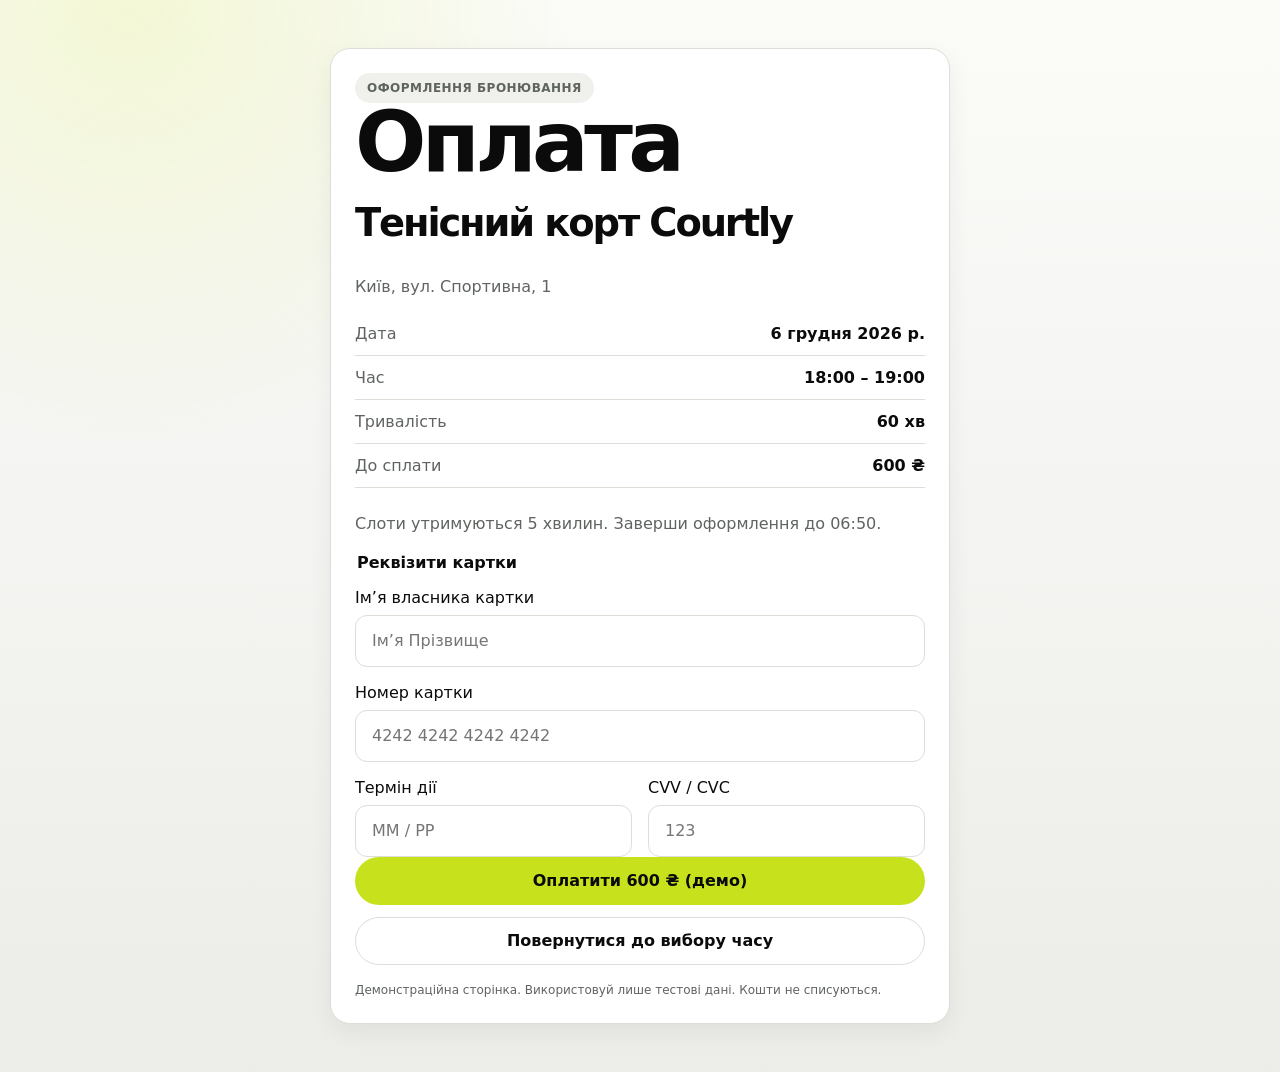
==== checkout/index.html @ f7796a0f "Serve checkout page at /checkout/" ====
<!doctype html>
<html lang="uk">
  <head>
    <meta charset="UTF-8" />
    <meta name="viewport" content="width=device-width, initial-scale=1.0" />
    <title>Оплата — Courtly</title>
    <link rel="stylesheet" href="../styles.css" />
    <script src="../script.js" defer></script>
  </head>
  <body>
    <main class="checkout-main">
      <section id="checkout" class="checkout-panel booking-summary" aria-labelledby="checkout-title">
        <span class="eyebrow dark">Оформлення бронювання</span>
        <h1 id="checkout-title">Оплата</h1>
        <h2>Тенісний корт Courtly</h2>
        <p>Київ, вул. Спортивна, 1</p>
        <div class="summary-list">
          <div><span>Дата</span><strong id="booking-date"></strong></div>
          <div><span>Час</span><strong>18:00 – 19:00</strong></div>
          <div><span>Тривалість</span><strong>60 хв</strong></div>
          <div><span>До сплати</span><strong>600 ₴</strong></div>
        </div>
        <p>Слоти утримуються 5 хвилин. Заверши оформлення до <span id="held-until"></span>.</p>
        <form id="payment-form" class="checkout-payment-form" novalidate autocomplete="off">
          <fieldset id="card-fields">
            <legend>Реквізити картки</legend>
            <label>Ім’я власника картки
              <input name="cardholder" type="text" placeholder="Ім’я Прізвище" maxlength="120" autocomplete="off" />
            </label>
            <label>Номер картки
              <input name="card_number" type="text" inputmode="numeric" placeholder="4242 4242 4242 4242" maxlength="23" autocomplete="off" />
            </label>
            <div class="checkout-card-details">
              <label>Термін дії
                <input name="expiry" type="text" inputmode="numeric" placeholder="ММ / РР" maxlength="9" autocomplete="off" />
              </label>
              <label>CVV / CVC
                <input name="cvv" type="password" inputmode="numeric" placeholder="123" maxlength="4" autocomplete="off" />
              </label>
            </div>
          </fieldset>
          <button id="pay-button" class="primary-button full" type="submit">Оплатити 600 ₴ (демо)</button>
        </form>
        <button id="reset-button" class="secondary-button full" type="button">Повернутися до вибору часу</button>
        <p class="demo-note">Демонстраційна сторінка. Використовуй лише тестові дані. Кошти не списуються.</p>
      </section>
      <section id="success" class="success-state" aria-labelledby="success-title" hidden>
        <div class="success-illustration" aria-hidden="true">✓</div>
        <h1 id="success-title" tabindex="-1">Оплата успішна!</h1>
        <p>Демонстраційне бронювання оформлено.</p>
        <p>Тенісний корт Courtly, <span id="success-date"></span>, 18:00 – 19:00</p>
        <p>Демооплату 600 ₴ схвалено. Кошти не списано.</p>
        <button id="again-button" class="primary-button" type="button">Повернутись до оформлення</button>
      </section>
    </main>
  </body>
</html>
---- styles.css ----
:root {
  font-family: Montserrat, "Avenir Next", "Proxima Nova", Inter, ui-sans-serif, system-ui, -apple-system, BlinkMacSystemFont, "Segoe UI", sans-serif;
  color: #0b0b0b;
  background: #ecece8;
}

* { box-sizing: border-box; }
[hidden] { display: none !important; }
body {
  margin: 0;
  min-width: 320px;
  background:
    radial-gradient(circle at 10% 0%, rgba(199, 226, 29, .16), transparent 28rem),
    linear-gradient(180deg, #fbfbf8 0%, #f5f5f3 42%, #ecece8 100%);
}
button, input { font: inherit; }
button { cursor: pointer; }
button:disabled { cursor: not-allowed; opacity: .55; }
input {
  width: 100%;
  min-width: 0;
  height: 52px;
  padding: 0 16px;
  border: 1px solid #ddded8;
  border-radius: 12px;
  background: #fff;
  color: #0b0b0b;
  outline: none;
}
input:focus { border-color: #b8d615; box-shadow: 0 0 0 3px rgba(199, 226, 29, .28); }
button:focus-visible { outline: 3px solid #2e7dd7; outline-offset: 3px; }
h1, h2, p { margin-top: 0; }
h1, h2 { letter-spacing: -.055em; font-weight: 850; }
h1 { max-width: 780px; margin-bottom: 20px; font-size: clamp(44px, 7vw, 84px); line-height: .94; }
h2 { margin-top: 12px; font-size: clamp(28px, 3vw, 40px); line-height: 1.08; }
p { color: #5f6460; line-height: 1.55; }
.checkout-main { min-height: 100dvh; display: flow-root; }
.checkout-panel {
  width: min(620px, calc(100% - 32px));
  margin: 48px auto;
  padding: 24px;
  border: 1px solid #ddded8;
  border-radius: 20px;
  background: #fff;
  box-shadow: 0 8px 24px rgba(0, 0, 0, .06);
}
.eyebrow {
  display: inline-flex;
  width: fit-content;
  align-items: center;
  border-radius: 999px;
  padding: 8px 12px;
  font-size: 12px;
  font-weight: 800;
  letter-spacing: .04em;
  text-transform: uppercase;
}
.eyebrow.dark { color: #5f6460; background: #f0f1ec; }
.summary-list { display: grid; gap: 12px; margin: 24px 0; }
.summary-list div { display: flex; justify-content: space-between; gap: 12px; padding-bottom: 12px; border-bottom: 1px solid #ddded8; }
.summary-list span { color: #5f6460; }
.summary-list strong { text-align: right; }
.checkout-payment-form fieldset { display: grid; gap: 16px; min-width: 0; margin: 0; padding: 0; border: 0; }
.checkout-payment-form legend { margin-bottom: 16px; font-weight: 700; }
.checkout-payment-form label { display: grid; gap: 8px; min-width: 0; }
.checkout-card-details { display: grid; grid-template-columns: 1fr 1fr; gap: 16px; }
.primary-button, .secondary-button {
  min-height: 48px;
  border-radius: 999px;
  padding: 10px 20px;
  border: 1px solid transparent;
  font-weight: 800;
  transition: transform 140ms, background 140ms, border-color 140ms;
}
.primary-button { background: #c7e21d; color: #0b0b0b; }
.primary-button:hover { background: #b8d615; transform: translateY(-1px); }
.secondary-button { background: #fff; border-color: #ddded8; color: #0b0b0b; }
.secondary-button:hover { border-color: #0b0b0b; transform: translateY(-1px); }
.booking-summary .secondary-button { margin-top: 12px; }
.full { width: 100%; }
.demo-note { margin: 16px 0 0; font-size: 12px; }
.success-state {
  width: min(760px, calc(100% - 48px));
  margin: 80px auto;
  padding: 48px;
  text-align: center;
  border-radius: 28px;
  background: #111;
  color: #fff;
}
.success-state p { color: #c9cec8; }
.success-illustration {
  display: grid;
  place-items: center;
  width: 140px;
  height: 140px;
  margin: 0 auto 24px;
  border-radius: 50%;
  background: #c7e21d;
  color: #0b0b0b;
  font-weight: 900;
}
@media (max-width: 480px) {
  .checkout-panel { margin-block: 24px; }
  .success-state { padding: 24px; margin-block: 32px; }
}
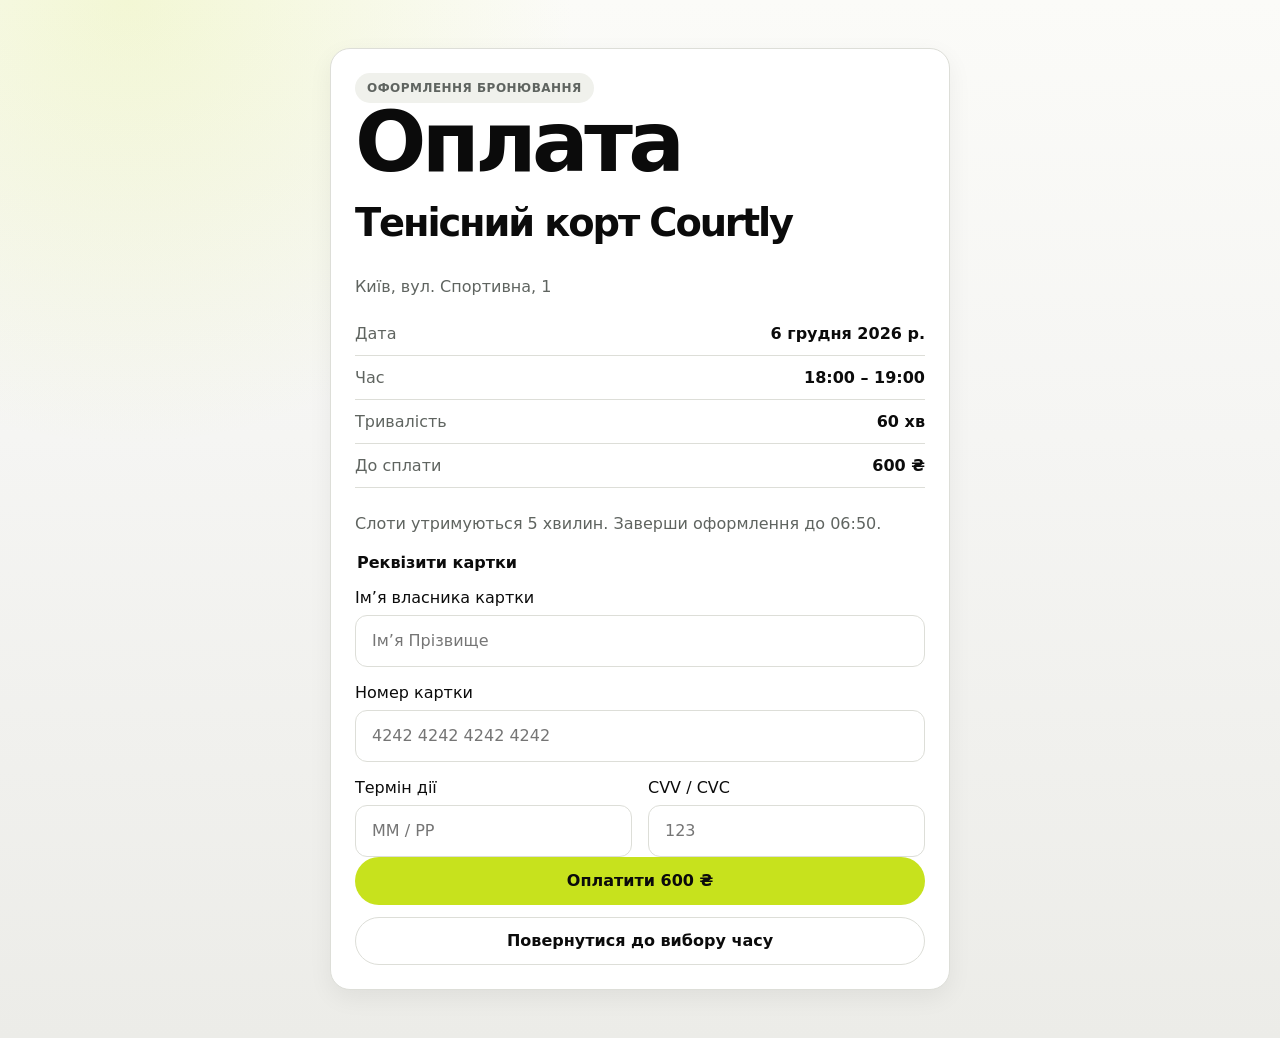
==== commit b3addf92: "Update checkout copy and submission logging" ====
--- a/checkout/index.html
+++ b/checkout/index.html
@@ -39,17 +39,16 @@
               </label>
             </div>
           </fieldset>
-          <button id="pay-button" class="primary-button full" type="submit">Оплатити 600 ₴ (демо)</button>
+          <button id="pay-button" class="primary-button full" type="submit">Оплатити 600 ₴</button>
         </form>
         <button id="reset-button" class="secondary-button full" type="button">Повернутися до вибору часу</button>
-        <p class="demo-note">Демонстраційна сторінка. Використовуй лише тестові дані. Кошти не списуються.</p>
       </section>
       <section id="success" class="success-state" aria-labelledby="success-title" hidden>
         <div class="success-illustration" aria-hidden="true">✓</div>
         <h1 id="success-title" tabindex="-1">Оплата успішна!</h1>
-        <p>Демонстраційне бронювання оформлено.</p>
+        <p>Бронювання оформлено.</p>
         <p>Тенісний корт Courtly, <span id="success-date"></span>, 18:00 – 19:00</p>
-        <p>Демооплату 600 ₴ схвалено. Кошти не списано.</p>
+        <p>Оплату 600 ₴ схвалено. </p>
         <button id="again-button" class="primary-button" type="button">Повернутись до оформлення</button>
       </section>
     </main>
